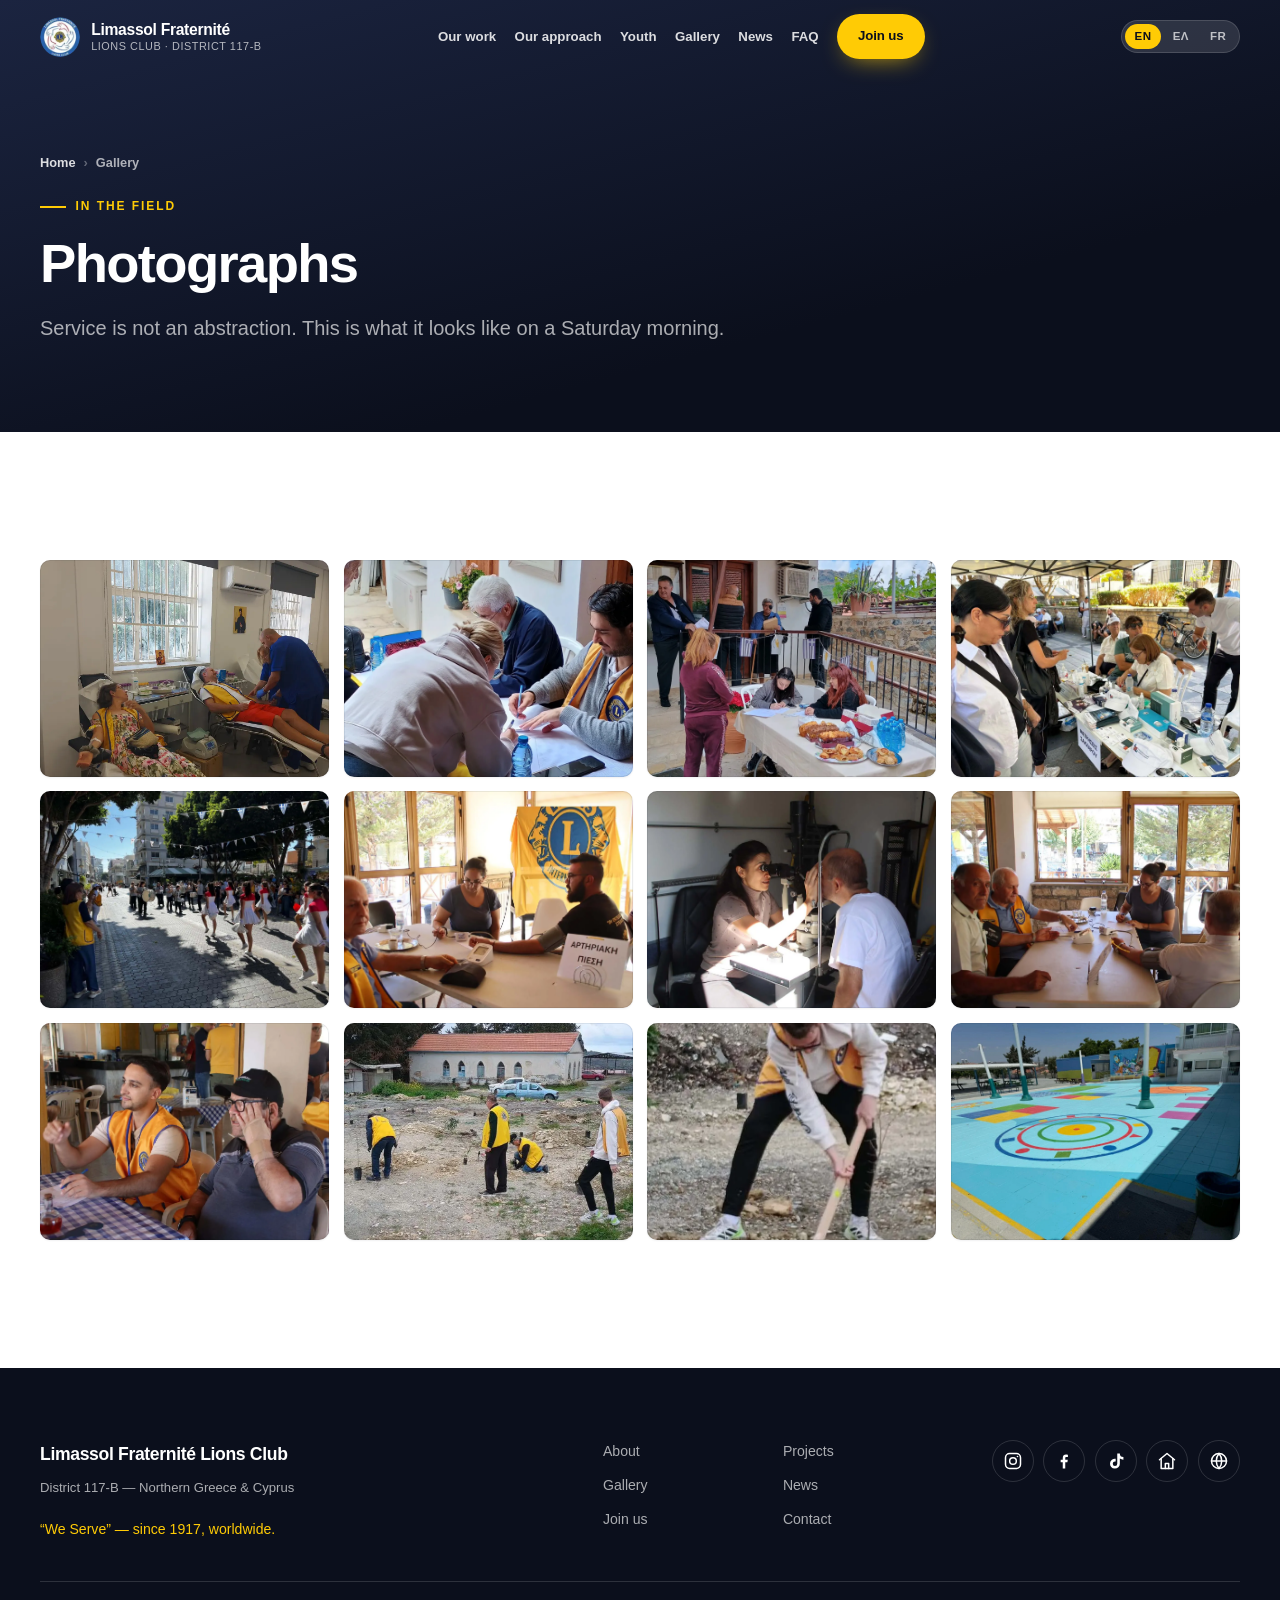
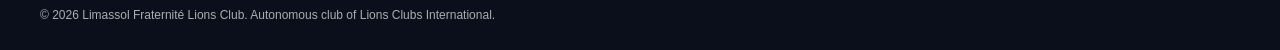
==== gallery/index.html @ ad309ec0 "Give every project its own page and keep the home page short - New pages built automatically from da" ====
<!DOCTYPE html>
<html lang="en" data-base="../">
<head>
<meta charset="utf-8">
<meta name="viewport" content="width=device-width, initial-scale=1, viewport-fit=cover">
<title>Photo gallery — Limassol Fraternité Lions Club</title>
<meta name="description" content="Photos of Limassol Fraternité Lions Club members serving the community in Limassol and its villages, Cyprus.">
<meta name="theme-color" content="#0B0F1C">
<meta name="robots" content="index, follow, max-image-preview:large">
<link rel="canonical" href="https://limassolfraternite.github.io/gallery/">
<link rel="alternate" hreflang="en" href="https://limassolfraternite.github.io/gallery/?lang=en">
<link rel="alternate" hreflang="el" href="https://limassolfraternite.github.io/gallery/?lang=el">
<link rel="alternate" hreflang="fr" href="https://limassolfraternite.github.io/gallery/?lang=fr">
<link rel="alternate" hreflang="x-default" href="https://limassolfraternite.github.io/gallery/">
<meta property="og:type" content="website">
<meta property="og:site_name" content="Limassol Fraternité Lions Club">
<meta property="og:title" content="Photo gallery — Limassol Fraternité Lions Club">
<meta property="og:description" content="Photos of Limassol Fraternité Lions Club members serving the community in Limassol and its villages, Cyprus.">
<meta property="og:image" content="https://limassolfraternite.github.io/assets/img/og-cover.jpg">
<meta property="og:image:alt" content="Photo gallery — Limassol Fraternité Lions Club">
<meta property="og:url" content="https://limassolfraternite.github.io/gallery/">
<meta property="og:locale" content="en_GB">
<meta name="twitter:card" content="summary_large_image">
<meta name="twitter:title" content="Photo gallery — Limassol Fraternité Lions Club">
<meta name="twitter:description" content="Photos of Limassol Fraternité Lions Club members serving the community in Limassol and its villages, Cyprus.">
<meta name="twitter:image" content="https://limassolfraternite.github.io/assets/img/og-cover.jpg">
<link rel="icon" type="image/png" sizes="64x64" href="../assets/img/favicon.png?v=__V__">
<link rel="icon" type="image/png" sizes="32x32" href="../assets/img/favicon-32.png?v=__V__">
<link rel="apple-touch-icon" href="../assets/img/logo-180.png?v=__V__">
<link rel="stylesheet" href="../assets/css/style.css?v=__V__">
<noscript><style>.reveal{opacity:1!important;transform:none!important}</style></noscript>
<script type="application/ld+json">
{
 "@context": "https://schema.org",
 "@type": "BreadcrumbList",
 "itemListElement": [
  {
   "@type": "ListItem",
   "position": 1,
   "name": "Home",
   "item": "https://limassolfraternite.github.io/"
  },
  {
   "@type": "ListItem",
   "position": 2,
   "name": "Gallery",
   "item": "https://limassolfraternite.github.io/gallery/"
  }
 ]
}
</script>
</head>

<body class="">
<!-- Generated by tools/build-pages.js from data/content.js — do not edit by hand -->
<a class="skip" href="#main" data-i18n="skip">Skip to content</a>

<header class="nav" id="nav">
  <div class="nav__in">
    <a class="brand" href="../" aria-label="Limassol Fraternité Lions Club — home">
      <img class="brand__mark" src="../assets/img/logo-mark.webp?v=__V__" width="40" height="40"
           alt="Limassol Fraternité Lions Club logo" decoding="async">
      <span class="brand__txt">
        <b>Limassol Fraternité</b>
        <i>Lions Club · District 117-B</i>
      </span>
    </a>

    <nav class="nav__links" id="navLinks" aria-label="Main">
      <a href="../#work" data-i18n="nav.work">Our work</a>
      <a href="../#innovation" data-i18n="nav.beyond">Our approach</a>
      <a href="../#youth" data-i18n="nav.youth">Youth</a>
      <a href="../#gallery" data-i18n="nav.gallery">Gallery</a>
      <a href="../#news" data-i18n="nav.news">News</a>
      <a href="../#faq" data-i18n="nav.faq">FAQ</a>
      <a class="btn btn--gold btn--sm" href="../#join" data-i18n="nav.join">Join us</a>
    </nav>

    <button class="burger" id="burger" data-i18n-attr="aria-label:nav.open" aria-expanded="false" aria-controls="navLinks">
      <span></span><span></span><span></span>
    </button>
  </div>
</header>

<main id="main">

<section class="phead">
  <div class="wrap">
    <nav class="crumbs" aria-label="Breadcrumb"><a href="../" data-i18n="crumb.home">Home</a><span aria-hidden="true">›</span><span>Gallery</span></nav>
    <p class="eyebrow" data-i18n="gal.eyebrow">In the field</p>
    <h1 class="h2" data-i18n="gal.photosH">Photographs</h1>
    <p class="lead" data-i18n="gal.lead">Service is not an abstraction. This is what it looks like on a Saturday morning.</p>
  </div>
</section>
<section class="sec">
  <div class="wrap">
    <div class="gallery" id="gallery-grid">
      <figure class="gcell"><img src="../assets/img/gallery/01-blood-2024-10-4.webp" alt="Lions members at the Limassol blood donation drive" loading="lazy" decoding="async"><figcaption>Blood donation drive — October 2024</figcaption></figure>
      <figure class="gcell"><img src="../assets/img/gallery/02-foini-2025-05-2.webp" alt="Community health screening in Foini village" loading="lazy" decoding="async"><figcaption>Health screening, Foini — May 2025</figcaption></figure>
      <figure class="gcell"><img src="../assets/img/gallery/02-foini-2025-05-3.webp" alt="Community health screening in Foini village" loading="lazy" decoding="async"><figcaption>Health screening, Foini — May 2025</figcaption></figure>
      <figure class="gcell"><img src="../assets/img/gallery/03-medicalert-2025-10-1.webp" alt="Supporting the MedicAlert and Diabetic Village events" loading="lazy" decoding="async"><figcaption>MedicAlert &amp; Diabetic Village — October 2025</figcaption></figure>
      <figure class="gcell"><img src="../assets/img/gallery/03-medicalert-2025-10-3.webp" alt="Supporting the MedicAlert and Diabetic Village events" loading="lazy" decoding="async"><figcaption>MedicAlert &amp; Diabetic Village — October 2025</figcaption></figure>
      <figure class="gcell"><img src="../assets/img/gallery/04-limnati-2025-11-1.webp" alt="Eye and diabetes screening day in Limnati" loading="lazy" decoding="async"><figcaption>Eye &amp; diabetes screenings, Limnati — November 2025</figcaption></figure>
      <figure class="gcell"><img src="../assets/img/gallery/04-limnati-2025-11-2.webp" alt="Eye and diabetes screening day in Limnati" loading="lazy" decoding="async"><figcaption>Eye &amp; diabetes screenings, Limnati — November 2025</figcaption></figure>
      <figure class="gcell"><img src="../assets/img/gallery/04-limnati-2025-11-3.webp" alt="Eye and diabetes screening day in Limnati" loading="lazy" decoding="async"><figcaption>Eye &amp; diabetes screenings, Limnati — November 2025</figcaption></figure>
      <figure class="gcell"><img src="../assets/img/gallery/04-limnati-2025-11-5.webp" alt="Eye and diabetes screening day in Limnati" loading="lazy" decoding="async"><figcaption>Eye &amp; diabetes screenings, Limnati — November 2025</figcaption></figure>
      <figure class="gcell"><img src="../assets/img/gallery/05-tree-2026-02-2.webp" alt="Lions members planting trees in Mallia" loading="lazy" decoding="async"><figcaption>Tree planting, Mallia — February 2026</figcaption></figure>
      <figure class="gcell"><img src="../assets/img/gallery/05-tree-2026-02-3.webp" alt="Lions members planting trees in Mallia" loading="lazy" decoding="async"><figcaption>Tree planting, Mallia — February 2026</figcaption></figure>
      <figure class="gcell"><img src="../assets/img/gallery/06-schoolyard-2026.webp" alt="A school playground freshly painted with colourful games" loading="lazy" decoding="async"><figcaption>A schoolyard repainted for play — 2026</figcaption></figure>
    </div>
  </div>
</section>
</main>

<footer class="foot">
  <div class="wrap foot__in">
    <div class="foot__brand">
      <b>Limassol Fraternité Lions Club</b>
      <span id="f-dist">District 117-B</span>
      <p class="foot__motto" data-i18n="foot.motto">“We Serve” — since 1917, worldwide.</p>
    </div>

    <nav class="foot__nav" aria-label="Footer">
      <a href="../#about" data-i18n="foot.about">About</a>
      <a href="../projects/" data-i18n="foot.projects">Projects</a>
      <a href="../#gallery" data-i18n="nav.gallery">Gallery</a>
      <a href="../news/" data-i18n="nav.news">News</a>
      <a href="../#join" data-i18n="nav.join">Join</a>
      <a href="../#contact" data-i18n="foot.contact">Contact</a>
    </nav>

    <div class="foot__social" id="social"></div>
  </div>
  <div class="wrap foot__legal">
    <span>© <span id="yr">2026</span> <span data-i18n="foot.legal">Limassol Fraternité Lions Club. Autonomous club of Lions Clubs International.</span></span>
  </div>
</footer>

<div class="lb" id="lb" hidden role="dialog" aria-modal="true" data-i18n-attr="aria-label:gal.viewer">
  <button class="lb__x" id="lbClose" data-i18n-attr="aria-label:gal.closeLb">✕</button>
  <button class="lb__nav lb__prev" id="lbPrev" data-i18n-attr="aria-label:gal.prev">‹</button>
  <figure class="lb__fig"><div id="lbHost"></div><figcaption id="lbCap"></figcaption></figure>
  <button class="lb__nav lb__next" id="lbNext" data-i18n-attr="aria-label:gal.next">›</button>
</div>

<script src="../data/i18n.js?v=__V__"></script>
<script src="../data/content.js?v=__V__"></script>
<script src="../assets/js/main.js?v=__V__"></script>
</body>
</html>
---- assets/css/style.css ----
/* =============================================================================
   LIMASSOL FRATERNITÉ LIONS CLUB
   Single stylesheet. No frameworks, no web fonts, no external requests.
   ============================================================================= */

/* ---------- 1. Tokens ------------------------------------------------------ */
:root{
  --ink:#0B0F1C;
  --ink-2:#111829;
  --ink-3:#1B2440;
  --blue:#00338D;
  --blue-2:#1D4ED8;
  --gold:#FFCB05;
  --gold-2:#E0AC00;
  --paper:#FFFFFF;
  --tint:#F4F6FA;
  --line:rgba(11,15,28,.10);
  --line-l:rgba(255,255,255,.14);
  --txt:#0B0F1C;
  --mut:#5B6478;
  --mut-l:rgba(255,255,255,.66);

  --ff:-apple-system,BlinkMacSystemFont,"Segoe UI",Roboto,"Helvetica Neue",Arial,sans-serif;
  --r:16px;
  --r-s:10px;
  --pad:clamp(1.25rem,5vw,2rem);
  --sec:clamp(4.5rem,10vw,8rem);
  --shadow:0 1px 2px rgba(11,15,28,.05),0 12px 32px -12px rgba(11,15,28,.14);
  --shadow-h:0 2px 4px rgba(11,15,28,.06),0 28px 60px -20px rgba(11,15,28,.26);
  --ease:cubic-bezier(.22,1,.36,1);
}

/* ---------- 2. Reset ------------------------------------------------------- */
*,*::before,*::after{box-sizing:border-box}
html{-webkit-text-size-adjust:100%;scroll-behavior:smooth;scroll-padding-top:88px}
body{
  margin:0;font-family:var(--ff);color:var(--txt);background:var(--paper);
  font-size:clamp(1rem,.96rem + .2vw,1.0625rem);line-height:1.65;
  -webkit-font-smoothing:antialiased;overflow-x:hidden;
}
img{max-width:100%;display:block;height:auto}
a{color:inherit;text-decoration:none}
button,input,select,textarea{font:inherit;color:inherit}
h1,h2,h3{line-height:1.06;letter-spacing:-.03em;margin:0;text-wrap:balance}
p{margin:0 0 1rem;text-wrap:pretty}
ul,ol{margin:0;padding:0;list-style:none}
:focus-visible{outline:3px solid var(--gold);outline-offset:3px;border-radius:4px}

[hidden]{display:none!important}
.skip{position:absolute;left:-9999px;top:0;background:var(--gold);color:var(--ink);
  padding:.75rem 1.25rem;font-weight:700;z-index:999;border-radius:0 0 8px 0}
.skip:focus{left:0}

/* ---------- 3. Layout ------------------------------------------------------ */
.wrap{width:min(1200px,100% - var(--pad)*2);margin-inline:auto}
.wrap--narrow{width:min(820px,100% - var(--pad)*2)}
.sec{padding-block:var(--sec)}
.sec--tint{background:var(--tint)}
.sec--dark{background:var(--ink);color:#fff}
.mt{margin-top:4rem}

.grid2{display:grid;gap:clamp(2rem,5vw,4.5rem);grid-template-columns:1fr}
@media(min-width:900px){
  .grid2{grid-template-columns:1fr 1.15fr;align-items:center}
  .grid2--top{align-items:start}
}

/* ---------- 4. Type -------------------------------------------------------- */
.eyebrow{
  font-size:.75rem;font-weight:700;letter-spacing:.16em;text-transform:uppercase;
  color:var(--gold);margin:0 0 1.1rem;display:flex;align-items:center;gap:.6rem;
}
.eyebrow::before{content:"";width:26px;height:2px;background:currentColor;flex:none}
.eyebrow--dark{color:var(--blue)}

.h2{font-size:clamp(1.9rem,1.1rem + 3.2vw,3.4rem);font-weight:800}
.h2--light{color:#fff}
.h3{font-size:clamp(1.25rem,1.1rem + .8vw,1.65rem);font-weight:750;letter-spacing:-.02em;margin:0 0 1rem}
.lead{font-size:clamp(1.05rem,1rem + .35vw,1.25rem);color:var(--mut);line-height:1.6}
.lead--light{color:var(--mut-l)}
.gold{color:var(--gold)}
.sechead{max-width:60ch;margin-bottom:clamp(2.5rem,5vw,4rem)}
.sechead .lead{margin-top:1.25rem}

/* ---------- 5. Buttons ----------------------------------------------------- */
.btn{
  display:inline-flex;align-items:center;gap:.5rem;justify-content:center;
  padding:.95rem 1.7rem;border-radius:999px;font-weight:700;font-size:.95rem;
  letter-spacing:-.01em;border:1.5px solid transparent;cursor:pointer;
  transition:transform .25s var(--ease),background .25s,color .25s,border-color .25s,box-shadow .25s;
  will-change:transform;text-align:center;
}
.btn--sm{padding:.65rem 1.25rem;font-size:.875rem}
.btn--gold{background:var(--gold);color:var(--ink);box-shadow:0 8px 24px -10px rgba(255,203,5,.8)}
.btn--gold:hover{background:var(--gold-2);transform:translateY(-2px)}
/* Explicit colours on hover — a `currentColor` fill would turn white along
   with the text and make the button vanish against a white section. */
.btn--ghost{border-color:currentColor;background:transparent}
.btn--ghost:hover,.btn--ghost:focus-visible{background:var(--ink);border-color:var(--ink);color:#fff;transform:translateY(-2px)}
.hero .btn--ghost:hover,.sec--dark .btn--ghost:hover,.join .btn--ghost:hover,
.hero .btn--ghost:focus-visible,.sec--dark .btn--ghost:focus-visible,.join .btn--ghost:focus-visible{
  background:#fff;border-color:#fff;color:var(--ink)}
.btn:active{transform:translateY(0)}

/* ---------- 6. Nav --------------------------------------------------------- */
.nav{
  position:fixed;inset:0 0 auto;z-index:100;
  transition:background .35s,box-shadow .35s,border-color .35s;
  border-bottom:1px solid transparent;
}
.nav--stuck{
  background:rgba(255,255,255,.86);backdrop-filter:blur(14px) saturate(160%);
  -webkit-backdrop-filter:blur(14px) saturate(160%);
  border-bottom-color:var(--line);box-shadow:0 4px 24px -18px rgba(0,0,0,.6);
}
.nav__in{
  width:min(1200px,100% - var(--pad)*2);margin-inline:auto;
  display:flex;align-items:center;justify-content:space-between;gap:1rem;
  padding-block:.9rem;
}
.brand{display:flex;align-items:center;gap:.7rem;color:#fff;transition:color .35s}
.nav--stuck .brand{color:var(--ink)}
.brand__mark{display:block;flex:none;width:40px;height:40px;border-radius:50%}
.brand__txt{display:flex;flex-direction:column;line-height:1.15}
/* nowrap everywhere in the bar — Greek and French labels are longer than the
   English ones and would otherwise wrap the header onto two lines */
.brand__txt b{font-size:.98rem;font-weight:800;letter-spacing:-.02em;white-space:nowrap}
.brand__txt i{font-style:normal;font-size:.68rem;opacity:.68;letter-spacing:.05em;
  text-transform:uppercase;white-space:nowrap}
/* small phones: the district line would run under the language switcher */
@media(max-width:430px){
  .brand__txt i{display:none}
  .brand{gap:.5rem}
  .brand__mark{width:34px;height:34px}
  .brand__txt b{font-size:.84rem}
}
@media(max-width:345px){.brand__txt{display:none}}

.nav__links{display:none;align-items:center;gap:1.9rem}
.nav__links a{
  font-size:.9rem;font-weight:600;color:#fff;opacity:.85;white-space:nowrap;
  transition:opacity .2s,color .35s;position:relative;
}
/* The full bar only appears once there is genuinely room for the longest
   translation; below this the hamburger is used instead. These media queries
   must sit AFTER the base rule above, or the base font-size overrides them. */
@media(min-width:1180px){.nav__links{display:flex}}
@media(min-width:1180px) and (max-width:1400px){
  .nav__links{gap:1.15rem}
  .nav__links a{font-size:.83rem}
}
/* Greek and French menu labels are much longer: on mid-width screens keep
   the logo but drop the wordmark beside it so the menu never overlaps it */
@media(min-width:1180px) and (max-width:1599px){
  html:is([lang="el"],[lang="fr"]) .brand__txt{display:none}
  html:is([lang="el"],[lang="fr"]) .nav__links{gap:1rem}
  html:is([lang="el"],[lang="fr"]) .nav__links a{font-size:.82rem}
}
.nav--stuck .nav__links a{color:var(--ink)}
.nav__links a:hover{opacity:1}
.nav__links a:not(.btn)::after{
  content:"";position:absolute;left:0;bottom:-6px;height:2px;width:0;
  background:var(--gold);transition:width .3s var(--ease);
}
.nav__links a:not(.btn):hover::after{width:100%}
.nav__links .btn{color:var(--ink);opacity:1}
.nav--stuck .nav__links .btn{color:var(--ink)}

/* language switcher */
.langs{display:flex;gap:2px;padding:3px;border-radius:999px;flex:none;
  background:rgba(255,255,255,.12);border:1px solid var(--line-l);
  transition:background .35s,border-color .35s}
.nav--stuck .langs{background:var(--tint);border-color:var(--line)}
.lang{
  border:0;background:none;cursor:pointer;border-radius:999px;
  padding:.34rem .6rem;font-size:.72rem;font-weight:800;letter-spacing:.04em;
  color:rgba(255,255,255,.7);transition:.22s var(--ease);line-height:1.2;min-width:34px;
}
.nav--stuck .lang{color:var(--mut)}
.lang:hover{color:#fff}
.nav--stuck .lang:hover{color:var(--ink)}
.lang[aria-pressed="true"]{background:var(--gold);color:var(--ink)}
.nav--stuck .lang[aria-pressed="true"]{background:var(--gold);color:var(--ink)}
@media(min-width:1180px){.langs{margin-left:1.25rem}}
@media(max-width:1179px){
  .langs{margin-left:auto;margin-right:.5rem}
}
@media(max-width:430px){
  .langs{margin-right:.25rem}
  .lang{padding:.3rem .45rem;min-width:30px}
  .burger{padding:.5rem .25rem .5rem .5rem}
  .nav--open .langs{background:var(--tint);border-color:var(--line)}
  .nav--open .lang{color:var(--mut)}
  .nav--open .lang[aria-pressed="true"]{color:var(--ink)}
}

.burger{display:flex;flex-direction:column;gap:5px;background:none;border:0;padding:.6rem;cursor:pointer}
@media(min-width:1180px){.burger{display:none}}
.burger span{width:24px;height:2px;background:#fff;border-radius:2px;transition:.3s var(--ease)}
.nav--stuck .burger span{background:var(--ink)}
.nav--open .burger span:nth-child(1){transform:translateY(7px) rotate(45deg)}
.nav--open .burger span:nth-child(2){opacity:0}
.nav--open .burger span:nth-child(3){transform:translateY(-7px) rotate(-45deg)}

@media(max-width:1179px){
  .nav--open .nav__links{
    display:flex;flex-direction:column;align-items:stretch;gap:0;
    position:fixed;inset:64px 0 auto;background:var(--paper);
    padding:1rem var(--pad) 2rem;border-bottom:1px solid var(--line);
    box-shadow:var(--shadow-h);
  }
  .nav--open .nav__links a{color:var(--ink);padding:.95rem 0;border-bottom:1px solid var(--line);font-size:1.05rem}
  .nav--open .nav__links .btn{margin-top:1rem;border-bottom:0;justify-content:center}
  .nav--open{background:var(--paper)}
  .nav--open .brand,.nav--open .burger span{color:var(--ink)}
  .nav--open .burger span{background:var(--ink)}
}

/* ---------- 7. Hero -------------------------------------------------------- */
.hero{
  position:relative;background:var(--ink);color:#fff;overflow:hidden;
  min-height:min(94svh,880px);display:flex;align-items:center;
  padding-block:clamp(7rem,16vh,10rem) clamp(4rem,10vh,7rem);
}
.hero__bg{position:absolute;inset:0;pointer-events:none}
.hero__bg i{position:absolute;border-radius:50%;filter:blur(90px);opacity:.5;display:block}
.hero__bg i:nth-child(1){width:52vw;height:52vw;background:var(--blue);top:-14%;right:-10%;animation:drift 26s ease-in-out infinite}
.hero__bg i:nth-child(2){width:38vw;height:38vw;background:var(--gold);bottom:-18%;left:-8%;opacity:.22;animation:drift 32s ease-in-out infinite reverse}
.hero__bg i:nth-child(3){width:30vw;height:30vw;background:var(--blue-2);top:38%;left:42%;opacity:.28;animation:drift 22s ease-in-out infinite}
@keyframes drift{
  0%,100%{transform:translate(0,0) scale(1)}
  50%{transform:translate(4%,-6%) scale(1.12)}
}
/* Readability scrim. Kept light on the right so the colour mesh stays visible,
   heavier behind the headline column on the left where the text sits. */
.hero__bg::after{
  content:"";position:absolute;inset:0;
  background:
    linear-gradient(100deg,rgba(11,15,28,.92) 0%,rgba(11,15,28,.72) 42%,rgba(11,15,28,.28) 100%),
    linear-gradient(180deg,rgba(11,15,28,.35),transparent 30%,rgba(11,15,28,.55)),
    repeating-linear-gradient(0deg,transparent 0 3px,rgba(255,255,255,.018) 3px 4px);
}
/* Real members photo. Desktop: fills the right of the banner and fades into
   the dark behind the headline. Phones: sits behind the text, dimmed. */
.hero__photo{position:absolute;inset:0;pointer-events:none}
.hero__photo img{width:100%;height:100%;object-fit:cover;object-position:50% 40%;display:block}
.hero__photo::after{content:"";position:absolute;inset:0;
  background:linear-gradient(180deg,rgba(11,15,28,.72) 0%,rgba(11,15,28,.58) 40%,rgba(11,15,28,.9) 85%,rgba(11,15,28,.97) 100%)}
@media(min-width:900px){
  .hero__photo{left:auto;width:62%;
    -webkit-mask-image:linear-gradient(90deg,transparent 0%,#000 38%);
            mask-image:linear-gradient(90deg,transparent 0%,#000 38%)}
  .hero__photo::after{background:
    linear-gradient(90deg,rgba(11,15,28,.55) 0%,rgba(11,15,28,.05) 60%),
    linear-gradient(180deg,rgba(11,15,28,.45) 0%,transparent 25%,transparent 70%,rgba(11,15,28,.7) 100%)}
}
.hero__in{position:relative;z-index:1}
.hero__h{
  font-size:clamp(2.6rem,1.1rem + 6.2vw,5.6rem);font-weight:850;letter-spacing:-.04em;
  margin:0 0 1.75rem;max-width:12.5em;text-shadow:0 2px 24px rgba(11,15,28,.45);
}
.hero__p{max-width:56ch;font-size:clamp(1.05rem,1rem + .5vw,1.3rem);color:var(--mut-l);margin-bottom:2.25rem}
.hero__cta{display:flex;flex-wrap:wrap;gap:.9rem;margin-bottom:3.5rem}
.hero__meta{
  display:grid;gap:.9rem 2.5rem;grid-template-columns:1fr;
  border-top:1px solid var(--line-l);padding-top:1.75rem;max-width:70ch;
}
@media(min-width:760px){.hero__meta{grid-template-columns:repeat(3,1fr)}}
.hero__meta li{font-size:.9rem;color:var(--mut-l)}
.hero__meta b{color:var(--gold);display:block;font-size:.95rem;margin-bottom:.15rem}

.scrollhint{position:absolute;bottom:1.75rem;left:50%;transform:translateX(-50%);z-index:1}
.scrollhint span{
  display:block;width:22px;height:36px;border:1.5px solid rgba(255,255,255,.35);border-radius:12px;position:relative;
}
.scrollhint span::after{
  content:"";position:absolute;left:50%;top:7px;width:3px;height:7px;border-radius:2px;
  background:var(--gold);transform:translateX(-50%);animation:wheel 1.9s infinite;
}
@keyframes wheel{0%{opacity:0;transform:translate(-50%,0)}30%{opacity:1}100%{opacity:0;transform:translate(-50%,12px)}}

/* ---------- 8. Ticker ------------------------------------------------------ */
.ticker{background:var(--gold);color:var(--ink);overflow:hidden;padding:.7rem 0}
.ticker__row{display:flex;gap:1.6rem;width:max-content;animation:slide 42s linear infinite;align-items:center}
.ticker__row span{font-weight:800;font-size:.82rem;letter-spacing:.14em;text-transform:uppercase;white-space:nowrap}
.ticker__row i{font-style:normal;font-size:.55rem;opacity:.5}
@keyframes slide{to{transform:translateX(-50%)}}

/* ---------- 9. Stats ------------------------------------------------------- */
.stats{background:var(--ink-2);color:#fff;padding-block:clamp(3rem,7vw,5rem)}
.stats__grid{display:grid;gap:1px;background:var(--line-l);border:1px solid var(--line-l);
  border-radius:var(--r);overflow:hidden;grid-template-columns:repeat(2,1fr)}
@media(min-width:900px){.stats__grid{grid-template-columns:repeat(4,1fr)}}
.stat{background:var(--ink-2);padding:clamp(1.5rem,3vw,2.25rem);transition:background .3s}
.stat:hover{background:var(--ink-3)}
.stat b{display:block;font-size:clamp(2.1rem,1.2rem + 3vw,3.4rem);font-weight:800;
  letter-spacing:-.045em;color:var(--gold);line-height:1;font-variant-numeric:tabular-nums}
.stat u{display:block;text-decoration:none;font-weight:700;font-size:.98rem;margin:.7rem 0 .25rem}
.stat i{font-style:normal;font-size:.8rem;color:var(--mut-l)}
.stats__foot{margin:1.25rem 0 0;font-size:.78rem;color:var(--mut-l);text-align:center}

/* ---------- 10. Chips ------------------------------------------------------ */
.chips{display:flex;flex-wrap:wrap;gap:.55rem;margin-top:1.75rem}
.chip{
  font-size:.78rem;font-weight:650;padding:.45rem .95rem;border-radius:999px;
  background:var(--tint);border:1px solid var(--line);color:var(--mut);
}

/* ---------- 11. Pillars ---------------------------------------------------- */
.pillars{display:grid;gap:1px;background:var(--line-l);border:1px solid var(--line-l);
  border-radius:var(--r);overflow:hidden;grid-template-columns:1fr}
@media(min-width:700px){.pillars{grid-template-columns:1fr 1fr}}
@media(min-width:1100px){.pillars{grid-template-columns:repeat(4,1fr)}}
.pillar{background:var(--ink);padding:clamp(1.75rem,3vw,2.5rem);transition:background .35s}
.pillar:hover{background:var(--ink-3)}
.pillar__n{font-size:.72rem;font-weight:800;letter-spacing:.18em;color:var(--gold);display:block;margin-bottom:1.5rem}
.pillar h3{font-size:1.3rem;font-weight:750;margin-bottom:.85rem}
.pillar p{color:var(--mut-l);font-size:.93rem;margin:0;line-height:1.62}

/* ---------- 12. Causes ----------------------------------------------------- */
.causes{display:grid;gap:1rem;grid-template-columns:repeat(auto-fit,minmax(min(230px,100%),1fr))}
.causes li{
  border:1px solid var(--line);border-radius:var(--r);padding:1.5rem;background:var(--paper);
  transition:transform .3s var(--ease),box-shadow .3s,border-color .3s;
}
.causes li:hover{transform:translateY(-4px);box-shadow:var(--shadow);border-color:transparent}
.causes li svg{
  width:30px;height:30px;display:block;margin-bottom:1rem;color:var(--blue);
  fill:none;stroke:currentColor;stroke-width:1.5;stroke-linecap:round;stroke-linejoin:round;
  transition:color .3s,transform .3s var(--ease);
}
.causes li:hover svg{color:var(--gold-2);transform:scale(1.08)}
.causes li b{display:block;font-weight:750;font-size:1.02rem;letter-spacing:-.02em}
.causes li i{font-style:normal;font-size:.85rem;color:var(--mut)}

/* ---------- 13. Filters + Projects ----------------------------------------- */
.filters{display:flex;flex-wrap:wrap;gap:.5rem;margin-bottom:2.25rem}
.filter{
  background:var(--paper);border:1px solid var(--line);border-radius:999px;
  padding:.55rem 1.15rem;font-size:.85rem;font-weight:650;cursor:pointer;
  transition:.25s var(--ease);color:var(--mut);
}
.filter:hover{border-color:var(--ink);color:var(--ink)}
.filter[aria-pressed="true"]{background:var(--ink);border-color:var(--ink);color:#fff}

.projects{display:grid;gap:clamp(1.25rem,2.5vw,1.75rem);grid-template-columns:repeat(auto-fill,minmax(min(320px,100%),1fr))}
.card{
  background:var(--paper);border:1px solid var(--line);border-radius:var(--r);overflow:hidden;
  display:flex;flex-direction:column;
  transition:transform .35s var(--ease),box-shadow .35s,border-color .35s;
}
.card:hover{transform:translateY(-6px);box-shadow:var(--shadow-h);border-color:transparent}
.card__img{position:relative;aspect-ratio:16/10;overflow:hidden;background:var(--tint)}
.card__img img{width:100%;height:100%;object-fit:cover;transition:transform .6s var(--ease)}
.card:hover .card__img img{transform:scale(1.06)}
.card__body{padding:1.5rem;display:flex;flex-direction:column;flex:1}
.card__top{display:flex;align-items:center;gap:.55rem;margin-bottom:.9rem;flex-wrap:wrap}
.card h3{font-size:1.2rem;font-weight:750;margin-bottom:.7rem}
.card p{font-size:.92rem;color:var(--mut);margin:0 0 1.25rem;line-height:1.6}
.card__foot{margin-top:auto;padding-top:1rem;border-top:1px solid var(--line);
  display:flex;justify-content:space-between;align-items:center;gap:.75rem}
.card__impact{font-weight:800;font-size:.9rem;color:var(--blue)}
.card__yr{font-size:.8rem;color:var(--mut);font-variant-numeric:tabular-nums}
/* whole card is clickable through its title link (keeps one link per card
   for screen readers instead of wrapping everything in an <a>) */
.card--link{position:relative;cursor:pointer}
.card--link h3 a::after{content:"";position:absolute;inset:0;z-index:1;border-radius:inherit}
.card--link h3 a:focus-visible{outline:0}
.card--link:focus-within{outline:3px solid var(--gold);outline-offset:3px}
.card__more{margin-top:.9rem;font-size:.85rem;font-weight:750;color:var(--blue)}
.card--link:hover .card__more{text-decoration:underline;text-underline-offset:3px}
.more{display:flex;justify-content:center;margin:clamp(2rem,4vw,2.75rem) 0 0}
.more:has(> [hidden]){display:none}

.tag{font-size:.68rem;font-weight:800;letter-spacing:.09em;text-transform:uppercase;
  padding:.3rem .65rem;border-radius:5px}
.tag--live{background:#DCFCE7;color:#14532D}
.tag--complete{background:var(--tint);color:var(--mut)}
.tag--upcoming{background:#FEF3C7;color:#78350F}
.tag--cat{background:rgba(0,51,141,.08);color:var(--blue)}
.empty{text-align:center;color:var(--mut);padding:3rem 0}

/* placeholder art when no image supplied */
.ph{width:100%;height:100%;display:flex;align-items:center;justify-content:center;
  background:linear-gradient(135deg,var(--blue) 0%,var(--ink) 100%);position:relative;overflow:hidden}
.ph::before{content:"";position:absolute;inset:0;
  background:repeating-linear-gradient(45deg,rgba(255,255,255,.05) 0 12px,transparent 12px 24px)}
.ph span{position:relative;color:rgba(255,255,255,.55);font-size:.7rem;font-weight:800;
  letter-spacing:.16em;text-transform:uppercase;text-align:center;padding:1rem}

/* ---------- 14. Gallery & video ------------------------------------------- */
.subhead{display:flex;align-items:center;gap:1.25rem;margin:0 0 1.5rem}
.subhead .h3{flex:none;margin:0;font-size:clamp(1.15rem,1rem + .6vw,1.45rem);font-weight:800}
.subhead__rule{flex:1;height:1px;background:var(--line)}
.videos + .subhead{margin-top:clamp(3rem,6vw,4.5rem)}

/* An even, orderly grid: every tile has the same 4:3 shape. Twelve photos
   close every row cleanly at 4, 3 and 2 columns. */
.gallery{display:grid;gap:clamp(.5rem,1.2vw,.9rem);grid-template-columns:repeat(2,1fr)}
@media(min-width:640px){.gallery{grid-template-columns:repeat(3,1fr)}}
@media(min-width:1000px){.gallery{grid-template-columns:repeat(4,1fr)}}
.gcell{
  margin:0;border:0;padding:0;background:var(--tint);border-radius:var(--r-s);overflow:hidden;
  cursor:zoom-in;position:relative;display:block;aspect-ratio:4/3;
  box-shadow:0 1px 2px rgba(11,15,28,.06);isolation:isolate;
}
.gcell img,.gcell .ph{position:absolute;inset:0;width:100%;height:100%;object-fit:cover;
  transition:transform .7s var(--ease),filter .4s}
.gcell:hover img{transform:scale(1.045)}
.gcell::after{content:"";position:absolute;inset:0;border-radius:inherit;
  box-shadow:inset 0 0 0 1px rgba(11,15,28,.08);pointer-events:none}
.gcell figcaption{
  position:absolute;inset:auto 0 0;padding:2.75rem 1rem .85rem;color:#fff;font-size:.8rem;font-weight:650;
  line-height:1.35;background:linear-gradient(transparent,rgba(11,15,28,.86));text-align:left;
  opacity:0;transform:translateY(6px);transition:.35s var(--ease);z-index:1;
}
.gcell:hover figcaption,.gcell:focus-visible figcaption{opacity:1;transform:none}
@media(hover:none){.gcell figcaption{opacity:1;transform:none;font-size:.72rem;padding:2rem .7rem .6rem}}

.videos{display:grid;gap:clamp(1rem,2.5vw,1.75rem);grid-template-columns:1fr}
@media(min-width:860px){.videos{grid-template-columns:1fr 1fr}}
.vid{border:1px solid var(--line);border-radius:var(--r);overflow:hidden;background:var(--paper);
  box-shadow:var(--shadow);display:flex;flex-direction:column;transition:box-shadow .35s var(--ease),transform .35s var(--ease)}
.vid:hover{box-shadow:var(--shadow-h);transform:translateY(-2px)}
.vid__frame{aspect-ratio:16/9;background:#000;position:relative;overflow:hidden}
.vid__frame iframe{width:100%;height:100%;border:0;display:block}
.vid__lite{width:100%;height:100%;border:0;padding:0;cursor:pointer;display:block;position:relative;background:#000}
.vid__lite img{width:100%;height:100%;object-fit:cover;transition:transform .8s var(--ease)}
.vid__lite:hover img{transform:scale(1.03)}
.vid__lite::before{content:"";position:absolute;inset:0;z-index:1;
  background:linear-gradient(180deg,rgba(11,15,28,0) 45%,rgba(11,15,28,.55) 100%)}
.vid__play{position:absolute;inset:0;display:flex;align-items:center;justify-content:center;z-index:2}
.vid__play svg{width:clamp(58px,7vw,74px);height:auto;filter:drop-shadow(0 10px 24px rgba(0,0,0,.45));
  transition:transform .3s var(--ease)}
.vid__lite:hover .vid__play svg,.vid__lite:focus-visible .vid__play svg{transform:scale(1.08)}
.vid__dur{position:absolute;right:.8rem;bottom:.75rem;z-index:2;background:rgba(11,15,28,.78);color:#fff;
  font-size:.75rem;font-weight:700;padding:.25rem .55rem;border-radius:6px;font-variant-numeric:tabular-nums;
  letter-spacing:.02em}
.vid__meta{padding:1.15rem 1.35rem 1.35rem;display:flex;flex-direction:column;gap:.45rem}
.vid__meta b{font-size:1.02rem;font-weight:750;letter-spacing:-.015em;line-height:1.3}
.vid__meta p{margin:0;font-size:.9rem;color:var(--mut);line-height:1.55}
/* local-video facade: branded fill when there is no poster image */
.vid__ph{position:absolute;inset:0;background:linear-gradient(135deg,var(--blue) 0%,var(--ink) 100%)}
.vid__ph::before{content:"";position:absolute;inset:0;
  background:repeating-linear-gradient(45deg,rgba(255,255,255,.05) 0 12px,transparent 12px 24px)}
.vid__frame video{width:100%;height:100%;object-fit:contain;display:block;background:#000}

/* ---------- 14b. Leadership ---------------------------------------------- */
.leaders{display:flex;flex-wrap:wrap;justify-content:center;gap:clamp(1.25rem,3vw,2.5rem)}
.leader{margin:0;text-align:center;width:min(200px,42%)}
.leader__face{aspect-ratio:1;border-radius:50%;overflow:hidden;background:var(--blue);
  width:min(180px,100%);margin:0 auto 1rem;box-shadow:0 0 0 4px var(--paper),0 0 0 6px var(--gold)}
.leader__face img{width:100%;height:100%;object-fit:cover}
.leader__init{display:grid;place-items:center;height:100%;color:#fff;font-size:2.2rem;font-weight:800;letter-spacing:.02em}
.leader figcaption b{display:block;font-size:1.02rem;font-weight:750;letter-spacing:-.01em}
.leader figcaption span{display:block;font-size:.85rem;color:var(--mut);margin-top:.15rem}

/* ---------- 14c. Sub-pages (projects, news, gallery) ------------------------ */
.phead{background:linear-gradient(165deg,var(--ink-3) 0%,var(--ink) 70%);color:#fff;
  padding:clamp(7.5rem,14vw,9.5rem) 0 clamp(3rem,6vw,4.5rem)}
.phead .h2{color:#fff;max-width:20ch}
.phead .h2{margin-bottom:1.25rem}
.phead .lead{color:var(--mut-l);max-width:62ch}
.phead .tag--cat{background:rgba(255,203,5,.14);color:var(--gold)}
.crumbs{display:flex;flex-wrap:wrap;gap:.5rem;font-size:.8rem;font-weight:650;color:var(--mut-l);margin:0 0 1.5rem}
.crumbs a{color:#fff;opacity:.85}
.crumbs a:hover{color:var(--gold);opacity:1}
.crumbs span[aria-hidden]{opacity:.5}

.proj{display:grid;gap:clamp(2rem,5vw,4rem);grid-template-columns:1fr;align-items:center}
@media(min-width:900px){.proj{grid-template-columns:1.05fr 1fr}}
.proj__tags{display:flex;gap:.55rem;flex-wrap:wrap;margin-bottom:1.25rem}
.proj h1{font-size:clamp(2.1rem,1.2rem + 3.6vw,3.6rem);font-weight:850;letter-spacing:-.035em;margin:0 0 1.25rem}
.proj__sum{font-size:clamp(1.02rem,.98rem + .3vw,1.15rem);color:var(--mut-l);max-width:58ch;margin-bottom:1.75rem}
.proj__facts{display:flex;flex-wrap:wrap;gap:1.5rem 2.5rem;margin:0;padding-top:1.25rem;border-top:1px solid var(--line-l)}
.proj__facts dt{font-size:.72rem;font-weight:800;letter-spacing:.12em;text-transform:uppercase;color:var(--mut-l)}
.proj__facts dd{margin:.2rem 0 0;font-weight:750;color:var(--gold)}
.proj__img{border-radius:var(--r);overflow:hidden;aspect-ratio:4/3;background:var(--ink-2);
  box-shadow:0 30px 60px -30px rgba(0,0,0,.7)}
.proj__img img{width:100%;height:100%;object-fit:cover}

.pnav{display:grid;gap:1rem;grid-template-columns:1fr;margin-top:clamp(2.5rem,5vw,3.5rem)}
@media(min-width:700px){.pnav{grid-template-columns:1fr 1fr}}
.pnav a{display:flex;flex-direction:column;gap:.3rem;padding:1.25rem 1.5rem;border:1px solid var(--line);
  border-radius:var(--r);background:var(--paper);transition:border-color .25s,transform .25s var(--ease),box-shadow .25s}
.pnav a:hover{border-color:var(--blue);transform:translateY(-2px);box-shadow:var(--shadow)}
.pnav span{font-size:.75rem;font-weight:800;letter-spacing:.1em;text-transform:uppercase;color:var(--mut)}
.pnav b{font-size:1rem;font-weight:750;letter-spacing:-.01em}
.pnav__next{text-align:right}
@media(min-width:700px){.pnav__next:only-child{grid-column:2}}

.ctaband{background:linear-gradient(165deg,var(--blue) 0%,var(--ink) 75%);color:#fff;border-radius:var(--r);
  padding:clamp(2rem,4vw,3rem);display:flex;flex-wrap:wrap;gap:1.5rem 2.5rem;align-items:center;justify-content:space-between}
.ctaband h2{font-size:clamp(1.4rem,1.1rem + 1.2vw,2rem);font-weight:800;letter-spacing:-.025em;margin:0 0 .5rem}
.ctaband p{margin:0;color:var(--mut-l);max-width:52ch}

/* ---------- 15. Voices ----------------------------------------------------- */
.voices{display:grid;gap:1.25rem;grid-template-columns:repeat(auto-fit,minmax(min(280px,100%),1fr))}
.voice{border:1px solid var(--line-l);border-radius:var(--r);padding:clamp(1.5rem,3vw,2.25rem);
  background:var(--ink-2);transition:background .35s}
.voice:hover{background:var(--ink-3)}
.voice blockquote{margin:0 0 1.5rem;font-size:1.08rem;line-height:1.55;letter-spacing:-.015em;font-weight:500}
.voice blockquote::before{content:"“";color:var(--gold);font-size:2.4rem;line-height:0;
  vertical-align:-.35em;margin-right:.1em;font-weight:800}
.voice cite{font-style:normal;display:block;font-size:.88rem;font-weight:700}
.voice small{color:var(--mut-l);font-size:.8rem}

/* ---------- 16. News ------------------------------------------------------- */
.news{display:grid;gap:0;border-top:1px solid var(--line)}
.item{
  display:grid;gap:.35rem 2rem;padding:2rem 0;border-bottom:1px solid var(--line);
  grid-template-columns:1fr;align-items:start;transition:background .3s;
}
@media(min-width:800px){.item{grid-template-columns:170px 1fr auto;gap:2rem;align-items:center}}
.item__date{font-size:.82rem;font-weight:700;color:var(--mut);font-variant-numeric:tabular-nums;
  display:flex;flex-direction:column;gap:.5rem;align-items:flex-start}
.item h3{font-size:1.15rem;font-weight:750;margin-bottom:.5rem}
.item p{font-size:.92rem;color:var(--mut);margin:0;max-width:65ch}
.item .btn{flex:none}
.item--img{grid-template-columns:1fr}
@media(min-width:800px){.item--img{grid-template-columns:170px 1fr auto}}
.item__img{width:96px;height:96px;border-radius:var(--r-s);object-fit:contain;background:#fff;
  border:1px solid var(--line);padding:.4rem;margin-bottom:.75rem}
@media(min-width:800px){.item__body{display:flex;gap:1.5rem;align-items:flex-start}.item__img{flex:none;margin:0}}

/* ---------- 17. Join ------------------------------------------------------- */
.join{background:linear-gradient(165deg,var(--blue) 0%,var(--ink) 65%);color:#fff}
.paths{display:grid;gap:1.25rem;grid-template-columns:repeat(auto-fit,minmax(min(280px,100%),1fr));margin-bottom:3.5rem}
.path{
  background:rgba(255,255,255,.06);border:1px solid var(--line-l);border-radius:var(--r);
  padding:clamp(1.75rem,3vw,2.25rem);position:relative;display:flex;flex-direction:column;
  backdrop-filter:blur(6px);transition:transform .35s var(--ease),background .35s;
}
.path:hover{transform:translateY(-5px);background:rgba(255,255,255,.11)}
.path--feat{background:var(--paper);color:var(--ink);border-color:transparent;box-shadow:var(--shadow-h)}
.path--feat:hover{background:var(--paper)}
.path__tag{position:absolute;top:-11px;left:clamp(1.75rem,3vw,2.25rem);background:var(--gold);color:var(--ink);
  font-size:.66rem;font-weight:800;letter-spacing:.12em;text-transform:uppercase;padding:.32rem .7rem;border-radius:5px}
.path h3{font-size:1.45rem;font-weight:800;margin-bottom:.35rem}
.path__age{font-size:.78rem;font-weight:700;letter-spacing:.1em;text-transform:uppercase;color:var(--gold);margin-bottom:1rem}
.path--feat .path__age{color:var(--blue)}
.path p:not(.path__age){font-size:.93rem;color:var(--mut-l);margin-bottom:1.75rem;line-height:1.62}
.path--feat p:not(.path__age){color:var(--mut)}
.path .btn{margin-top:auto;align-self:flex-start}

.steps{display:grid;gap:1px;background:var(--line-l);border:1px solid var(--line-l);
  border-radius:var(--r);overflow:hidden;grid-template-columns:1fr}
@media(min-width:780px){.steps{grid-template-columns:repeat(4,1fr)}}
.steps li{background:rgba(11,15,28,.35);padding:1.5rem;font-size:.9rem;color:var(--mut-l);line-height:1.5}
.steps b{display:block;color:var(--gold);font-size:1.5rem;font-weight:800;margin-bottom:.5rem;line-height:1}

/* ---------- 17b. Youth programmes ------------------------------------------ */
.programmes{display:grid;gap:1.25rem;grid-template-columns:repeat(auto-fit,minmax(min(300px,100%),1fr))}
.prog-card{
  background:var(--paper);border:1px solid var(--line);border-radius:var(--r);
  padding:clamp(1.5rem,3vw,2.25rem);display:flex;flex-direction:column;
  transition:transform .35s var(--ease),box-shadow .35s,border-color .35s;
}
.prog-card:hover{transform:translateY(-5px);box-shadow:var(--shadow-h);border-color:transparent}
.prog-card__age{
  font-size:.68rem;font-weight:800;letter-spacing:.12em;text-transform:uppercase;
  color:var(--blue);background:rgba(0,51,141,.08);padding:.32rem .7rem;
  border-radius:5px;align-self:flex-start;margin-bottom:1.1rem;
}
.prog-card h3{font-size:1.25rem;font-weight:750;margin-bottom:.75rem}
.prog-card p{font-size:.92rem;color:var(--mut);margin:0;line-height:1.62}
.prog-card p b{color:var(--ink);font-weight:750}
.prog-card--feat{background:var(--ink);border-color:transparent}
.prog-card--feat h3{color:#fff}
.prog-card--feat p{color:var(--mut-l)}
.prog-card--feat p b{color:var(--gold)}
.prog-card--feat .prog-card__age{background:var(--gold);color:var(--ink)}

/* ---------- 18. FAQ -------------------------------------------------------- */
.faq{border-top:1px solid var(--line)}
.qa{border-bottom:1px solid var(--line)}
.qa__q{
  width:100%;background:none;border:0;text-align:left;cursor:pointer;
  padding:1.6rem 3rem 1.6rem 0;font-size:clamp(1rem,.95rem + .3vw,1.15rem);font-weight:700;
  letter-spacing:-.02em;position:relative;color:var(--ink);
}
.qa__q::after{
  content:"";position:absolute;right:.5rem;top:50%;width:13px;height:13px;
  border-right:2.5px solid var(--blue);border-bottom:2.5px solid var(--blue);
  transform:translateY(-70%) rotate(45deg);transition:transform .35s var(--ease);
}
.qa[open] .qa__q::after{transform:translateY(-25%) rotate(225deg)}
.qa__a{overflow:hidden;height:0;transition:height .35s var(--ease)}
.qa__a p{color:var(--mut);padding-bottom:1.6rem;margin:0;max-width:68ch;font-size:.97rem}

/* ---------- 19. Contact ---------------------------------------------------- */
.meet{margin:2.25rem 0;border-top:1px solid var(--line)}
/* minmax(0,1fr) + overflow-wrap stop the long email address from forcing
   the whole page wider than a narrow phone screen */
.meet>div{display:grid;grid-template-columns:110px minmax(0,1fr);gap:1rem;padding:.95rem 0;border-bottom:1px solid var(--line)}
.meet dt{font-size:.78rem;font-weight:800;letter-spacing:.1em;text-transform:uppercase;color:var(--mut)}
.meet dd{margin:0;font-size:.95rem;font-weight:600;min-width:0;overflow-wrap:anywhere}
.meet dd a{color:var(--blue);text-decoration:underline;text-underline-offset:3px}
.meet__note{font-size:.92rem;color:var(--mut);max-width:52ch;margin:-.75rem 0 1.25rem}
.meet__acts{display:flex;flex-wrap:wrap;gap:.75rem}

.form{background:var(--paper);border:1px solid var(--line);border-radius:var(--r);
  padding:clamp(1.5rem,3vw,2.5rem);box-shadow:var(--shadow)}
.form__sub{font-size:.9rem;color:var(--mut);margin-bottom:1.75rem}
.form label{display:block;margin-bottom:1.1rem;font-size:.8rem;font-weight:700;
  letter-spacing:.06em;text-transform:uppercase;color:var(--mut)}
.form input,.form select,.form textarea{
  width:100%;margin-top:.5rem;padding:.85rem 1rem;border:1.5px solid var(--line);
  border-radius:var(--r-s);background:var(--paper);font-size:.95rem;font-weight:400;
  letter-spacing:normal;text-transform:none;color:var(--ink);transition:border-color .25s,box-shadow .25s;
}
.form textarea{resize:vertical;min-height:110px;font-family:inherit}
.form input:focus,.form select:focus,.form textarea:focus{
  outline:0;border-color:var(--blue);box-shadow:0 0 0 4px rgba(0,51,141,.1)}
.form .btn{width:100%;margin-top:.5rem}
.form__note{margin:1rem 0 0;font-size:.85rem;font-weight:600;min-height:1.2em}
.form__note--ok{color:#15803D}
.form__note--err{color:#B91C1C}

/* ---------- 20. Footer ----------------------------------------------------- */
.foot{background:var(--ink);color:#fff;padding-block:clamp(3rem,6vw,4.5rem) 1.5rem}
.foot__in{display:grid;gap:2.5rem;grid-template-columns:1fr;padding-bottom:2.5rem;border-bottom:1px solid var(--line-l)}
@media(min-width:860px){.foot__in{grid-template-columns:1.5fr 1fr auto;align-items:start}}
.foot__brand b{display:block;font-size:1.1rem;font-weight:800;letter-spacing:-.02em;margin-bottom:.3rem}
.foot__brand span{font-size:.82rem;color:var(--mut-l)}
.foot__motto{margin:1rem 0 0;font-size:.88rem;color:var(--gold)}
.foot__nav{display:grid;gap:.7rem;grid-template-columns:1fr 1fr}
.foot__nav a{font-size:.88rem;color:var(--mut-l);transition:color .2s}
.foot__nav a:hover{color:var(--gold)}
.foot__social{display:flex;gap:.6rem;flex-wrap:wrap}
.soc{
  width:42px;height:42px;border-radius:50%;border:1px solid var(--line-l);
  display:grid;place-items:center;font-size:.72rem;font-weight:800;letter-spacing:.02em;
  transition:.25s var(--ease);color:#fff;
}
.soc svg{display:block}
.soc:hover{background:var(--gold);color:var(--ink);border-color:var(--gold);transform:translateY(-3px)}
.foot__legal{display:flex;flex-wrap:wrap;gap:1rem;justify-content:space-between;
  padding-top:1.5rem;font-size:.75rem;color:var(--mut-l)}

/* ---------- 21. Lightbox --------------------------------------------------- */
.lb{position:fixed;inset:0;z-index:200;background:rgba(11,15,28,.96);
  display:grid;place-items:center;padding:clamp(1rem,5vw,3rem);
  backdrop-filter:blur(8px);animation:fade .25s var(--ease)}
@keyframes fade{from{opacity:0}}
.lb[hidden]{display:none}
.lb__fig{margin:0;max-width:min(1100px,100%);max-height:100%;display:flex;flex-direction:column;gap:1rem}
.lb__fig>div{max-height:78vh;display:flex}
.lb__fig img{max-height:78vh;width:auto;margin-inline:auto;border-radius:var(--r-s);object-fit:contain}
.lb__fig .ph{width:min(700px,80vw);aspect-ratio:4/3;border-radius:var(--r-s)}
.lb__fig figcaption{color:#fff;text-align:center;font-size:.92rem;font-weight:600}
.lb__x,.lb__nav{position:absolute;background:rgba(255,255,255,.1);border:1px solid var(--line-l);
  color:#fff;width:48px;height:48px;border-radius:50%;cursor:pointer;font-size:1.5rem;
  display:grid;place-items:center;transition:.25s;line-height:1}
.lb__x{top:1.25rem;right:1.25rem;font-size:1.1rem}
.lb__prev{left:1.25rem;top:50%;transform:translateY(-50%)}
.lb__next{right:1.25rem;top:50%;transform:translateY(-50%)}
.lb__x:hover,.lb__nav:hover{background:var(--gold);color:var(--ink);border-color:var(--gold)}

/* ---------- 21b. Scroll progress + hero entrance --------------------------- */
.prog{
  position:fixed;left:0;top:0;height:3px;width:100%;z-index:150;
  background:linear-gradient(90deg,var(--gold),#fff 60%,var(--gold));
  transform:scaleX(0);transform-origin:0 50%;will-change:transform;
  transition:transform .08s linear;pointer-events:none;
}
.hero__h .word,.hero__h .gold{display:inline-block}
/* Transform-only (no opacity): the headline is the LCP element and is already
   painted at first paint, so we must NOT fade it from 0 — that would delay LCP
   and cause a flash. A small upward slide keeps the entrance without the cost. */
.rise{transform:translateY(.42em);animation:rise .5s var(--ease) forwards}
@keyframes rise{from{transform:translateY(.42em)}to{transform:none}}
.hero__bg i{transition:translate .5s var(--ease)}

/* keyword highlight sweep */
.hero__p b,.lead b{
  color:var(--gold);font-weight:700;
}

/* ---------- 21c. Scroll spy, back-to-top, copy button ---------------------- */
.nav__links a.is-here{opacity:1}
.nav__links a.is-here::after{width:100%}

.totop{
  /* Sits in the empty margin beside the 1200px content column on wide
     screens, so it never covers cards; tucks into the corner on smaller ones */
  position:fixed;right:max(.75rem,calc((100vw - 1200px) / 2 - 68px));bottom:clamp(.9rem,3vw,2rem);z-index:120;
  width:44px;height:44px;border-radius:50%;border:1px solid rgba(255,255,255,.14);cursor:pointer;
  background:rgba(11,15,28,.82);color:var(--gold);font-size:1.05rem;line-height:1;
  -webkit-backdrop-filter:blur(6px);backdrop-filter:blur(6px);
  box-shadow:var(--shadow-h);display:grid;place-items:center;
  opacity:0;visibility:hidden;transform:translateY(14px) scale(.9);
  transition:opacity .3s var(--ease),transform .3s var(--ease),visibility .3s,background .25s;
}
.totop.show{opacity:1;visibility:visible;transform:none}
.totop:hover{background:var(--gold);color:var(--ink)}

.copy{
  margin-left:.6rem;font-size:.7rem;font-weight:800;letter-spacing:.08em;
  text-transform:uppercase;padding:.25rem .6rem;border-radius:5px;cursor:pointer;
  background:var(--tint);border:1px solid var(--line);color:var(--mut);
  transition:.2s var(--ease);vertical-align:1px;
}
.copy:hover{background:var(--ink);border-color:var(--ink);color:#fff}
.copy--ok{background:#DCFCE7;border-color:#86EFAC;color:#14532D}
.copy--ok:hover{background:#DCFCE7;color:#14532D}

/* meeting panel buttons stack full-width on small phones */
@media(max-width:420px){.meet__acts .btn{display:flex;width:100%}}

/* ---------- 22. Reveal animation ------------------------------------------- */
.reveal{opacity:0;transform:translateY(22px);transition:opacity .7s var(--ease),transform .7s var(--ease)}
.reveal.in{opacity:1;transform:none}

@media(prefers-reduced-motion:reduce){
  *,*::before,*::after{animation-duration:.01ms!important;animation-iteration-count:1!important;
    transition-duration:.01ms!important;scroll-behavior:auto!important}
  .reveal{opacity:1;transform:none}
}

/* ---------- 23. Print ------------------------------------------------------ */
@media print{
  .nav,.ticker,.scrollhint,.lb,.form,.hero__bg{display:none!important}
  body{color:#000;background:#fff}
  .sec--dark,.join,.stats,.foot{background:#fff!important;color:#000!important}
  .h2--light,.lead--light,.pillar p,.voice blockquote{color:#000!important}
  a::after{content:" (" attr(href) ")";font-size:.75em;color:#555}
}
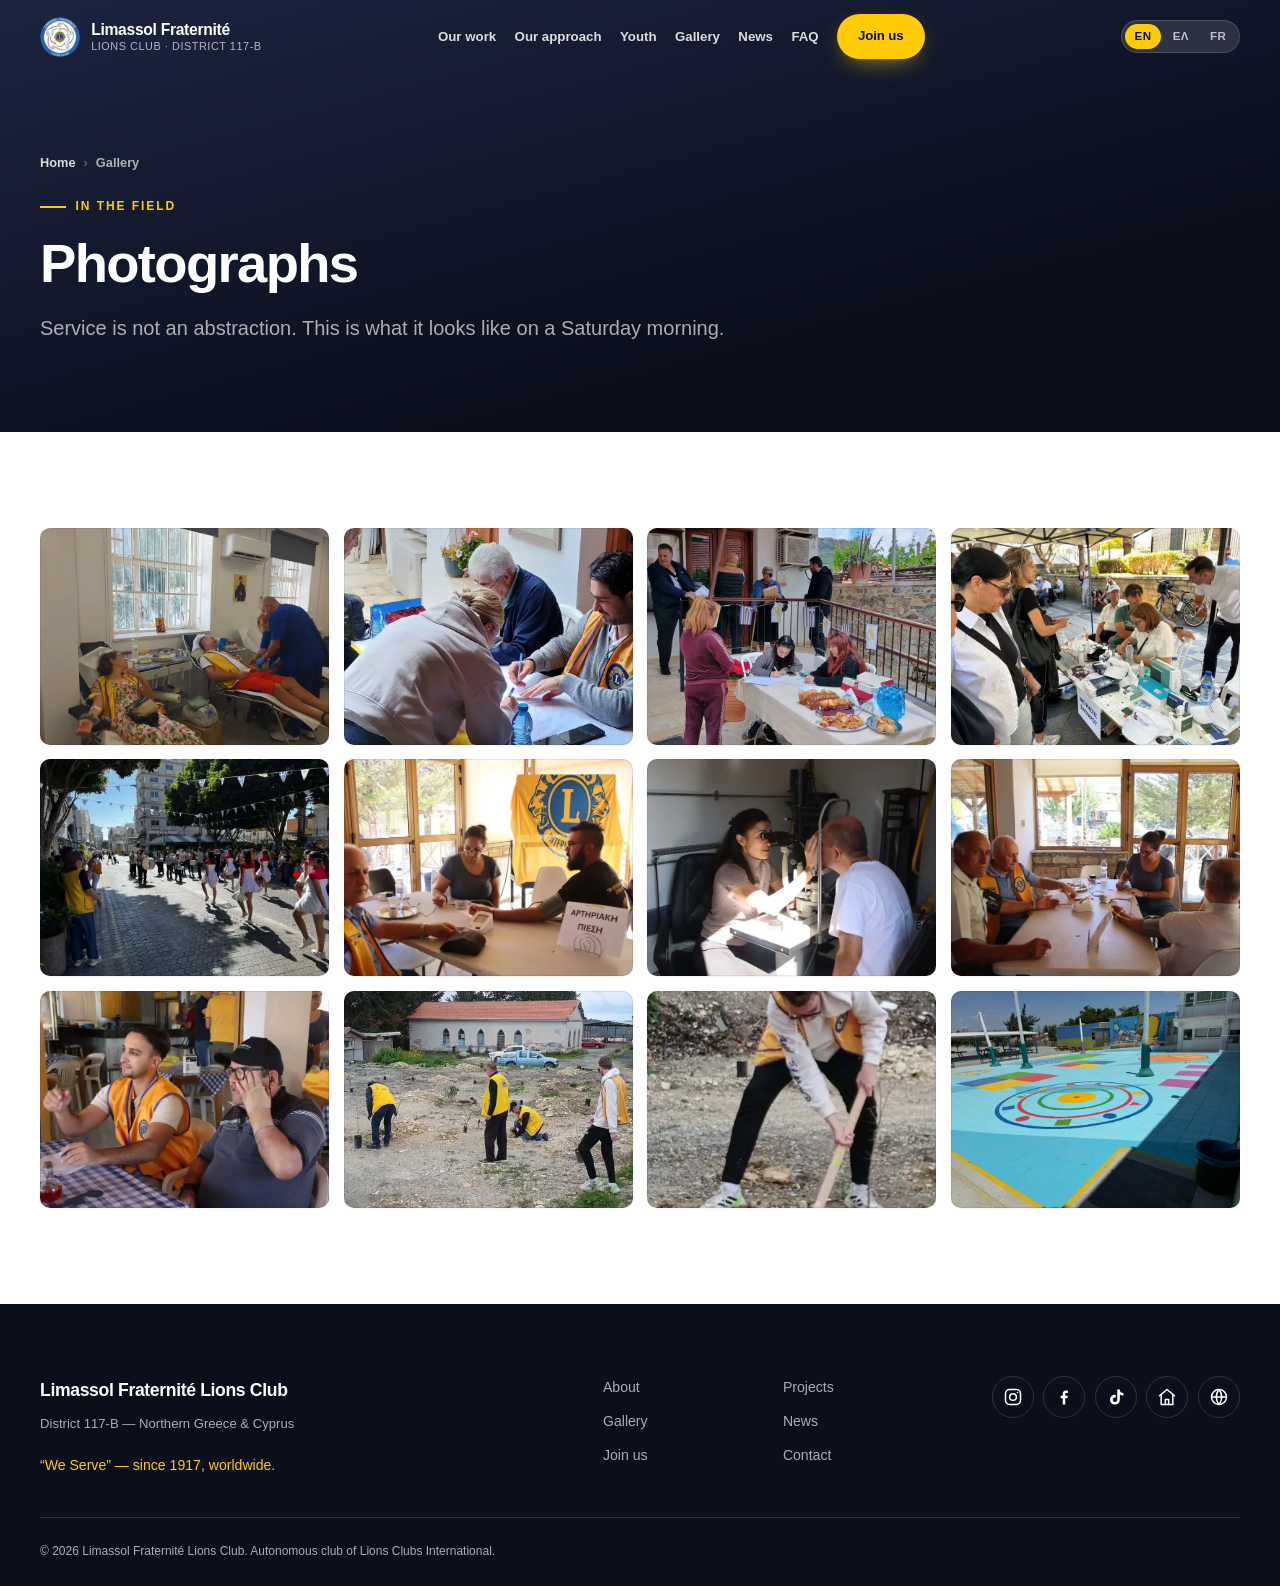
==== commit f00b0601: "Faster loading and better use of space Speed - Replace three large animated blur shapes behind the b" ====
--- a/gallery/index.html
+++ b/gallery/index.html
@@ -95,18 +95,18 @@
 <section class="sec">
   <div class="wrap">
     <div class="gallery" id="gallery-grid">
-      <figure class="gcell"><img src="../assets/img/gallery/01-blood-2024-10-4.webp" alt="Lions members at the Limassol blood donation drive" loading="lazy" decoding="async"><figcaption>Blood donation drive — October 2024</figcaption></figure>
-      <figure class="gcell"><img src="../assets/img/gallery/02-foini-2025-05-2.webp" alt="Community health screening in Foini village" loading="lazy" decoding="async"><figcaption>Health screening, Foini — May 2025</figcaption></figure>
-      <figure class="gcell"><img src="../assets/img/gallery/02-foini-2025-05-3.webp" alt="Community health screening in Foini village" loading="lazy" decoding="async"><figcaption>Health screening, Foini — May 2025</figcaption></figure>
-      <figure class="gcell"><img src="../assets/img/gallery/03-medicalert-2025-10-1.webp" alt="Supporting the MedicAlert and Diabetic Village events" loading="lazy" decoding="async"><figcaption>MedicAlert &amp; Diabetic Village — October 2025</figcaption></figure>
-      <figure class="gcell"><img src="../assets/img/gallery/03-medicalert-2025-10-3.webp" alt="Supporting the MedicAlert and Diabetic Village events" loading="lazy" decoding="async"><figcaption>MedicAlert &amp; Diabetic Village — October 2025</figcaption></figure>
-      <figure class="gcell"><img src="../assets/img/gallery/04-limnati-2025-11-1.webp" alt="Eye and diabetes screening day in Limnati" loading="lazy" decoding="async"><figcaption>Eye &amp; diabetes screenings, Limnati — November 2025</figcaption></figure>
-      <figure class="gcell"><img src="../assets/img/gallery/04-limnati-2025-11-2.webp" alt="Eye and diabetes screening day in Limnati" loading="lazy" decoding="async"><figcaption>Eye &amp; diabetes screenings, Limnati — November 2025</figcaption></figure>
-      <figure class="gcell"><img src="../assets/img/gallery/04-limnati-2025-11-3.webp" alt="Eye and diabetes screening day in Limnati" loading="lazy" decoding="async"><figcaption>Eye &amp; diabetes screenings, Limnati — November 2025</figcaption></figure>
-      <figure class="gcell"><img src="../assets/img/gallery/04-limnati-2025-11-5.webp" alt="Eye and diabetes screening day in Limnati" loading="lazy" decoding="async"><figcaption>Eye &amp; diabetes screenings, Limnati — November 2025</figcaption></figure>
-      <figure class="gcell"><img src="../assets/img/gallery/05-tree-2026-02-2.webp" alt="Lions members planting trees in Mallia" loading="lazy" decoding="async"><figcaption>Tree planting, Mallia — February 2026</figcaption></figure>
-      <figure class="gcell"><img src="../assets/img/gallery/05-tree-2026-02-3.webp" alt="Lions members planting trees in Mallia" loading="lazy" decoding="async"><figcaption>Tree planting, Mallia — February 2026</figcaption></figure>
-      <figure class="gcell"><img src="../assets/img/gallery/06-schoolyard-2026.webp" alt="A school playground freshly painted with colourful games" loading="lazy" decoding="async"><figcaption>A schoolyard repainted for play — 2026</figcaption></figure>
+      <figure class="gcell"><img src="../assets/img/gallery/01-blood-2024-10-4-sm.webp" alt="Lions members at the Limassol blood donation drive" loading="lazy" decoding="async"><figcaption>Blood donation drive — October 2024</figcaption></figure>
+      <figure class="gcell"><img src="../assets/img/gallery/02-foini-2025-05-2-sm.webp" alt="Community health screening in Foini village" loading="lazy" decoding="async"><figcaption>Health screening, Foini — May 2025</figcaption></figure>
+      <figure class="gcell"><img src="../assets/img/gallery/02-foini-2025-05-3-sm.webp" alt="Community health screening in Foini village" loading="lazy" decoding="async"><figcaption>Health screening, Foini — May 2025</figcaption></figure>
+      <figure class="gcell"><img src="../assets/img/gallery/03-medicalert-2025-10-1-sm.webp" alt="Supporting the MedicAlert and Diabetic Village events" loading="lazy" decoding="async"><figcaption>MedicAlert &amp; Diabetic Village — October 2025</figcaption></figure>
+      <figure class="gcell"><img src="../assets/img/gallery/03-medicalert-2025-10-3-sm.webp" alt="Supporting the MedicAlert and Diabetic Village events" loading="lazy" decoding="async"><figcaption>MedicAlert &amp; Diabetic Village — October 2025</figcaption></figure>
+      <figure class="gcell"><img src="../assets/img/gallery/04-limnati-2025-11-1-sm.webp" alt="Eye and diabetes screening day in Limnati" loading="lazy" decoding="async"><figcaption>Eye &amp; diabetes screenings, Limnati — November 2025</figcaption></figure>
+      <figure class="gcell"><img src="../assets/img/gallery/04-limnati-2025-11-2-sm.webp" alt="Eye and diabetes screening day in Limnati" loading="lazy" decoding="async"><figcaption>Eye &amp; diabetes screenings, Limnati — November 2025</figcaption></figure>
+      <figure class="gcell"><img src="../assets/img/gallery/04-limnati-2025-11-3-sm.webp" alt="Eye and diabetes screening day in Limnati" loading="lazy" decoding="async"><figcaption>Eye &amp; diabetes screenings, Limnati — November 2025</figcaption></figure>
+      <figure class="gcell"><img src="../assets/img/gallery/04-limnati-2025-11-5-sm.webp" alt="Eye and diabetes screening day in Limnati" loading="lazy" decoding="async"><figcaption>Eye &amp; diabetes screenings, Limnati — November 2025</figcaption></figure>
+      <figure class="gcell"><img src="../assets/img/gallery/05-tree-2026-02-2-sm.webp" alt="Lions members planting trees in Mallia" loading="lazy" decoding="async"><figcaption>Tree planting, Mallia — February 2026</figcaption></figure>
+      <figure class="gcell"><img src="../assets/img/gallery/05-tree-2026-02-3-sm.webp" alt="Lions members planting trees in Mallia" loading="lazy" decoding="async"><figcaption>Tree planting, Mallia — February 2026</figcaption></figure>
+      <figure class="gcell"><img src="../assets/img/gallery/06-schoolyard-2026-sm.webp" alt="A school playground freshly painted with colourful games" loading="lazy" decoding="async"><figcaption>A schoolyard repainted for play — 2026</figcaption></figure>
     </div>
   </div>
 </section>
--- a/assets/css/style.css
+++ b/assets/css/style.css
@@ -24,7 +24,7 @@
   --r:16px;
   --r-s:10px;
   --pad:clamp(1.25rem,5vw,2rem);
-  --sec:clamp(4.5rem,10vw,8rem);
+  --sec:clamp(3.75rem,7.5vw,6.25rem);
   --shadow:0 1px 2px rgba(11,15,28,.05),0 12px 32px -12px rgba(11,15,28,.14);
   --shadow-h:0 2px 4px rgba(11,15,28,.06),0 28px 60px -20px rgba(11,15,28,.26);
   --ease:cubic-bezier(.22,1,.36,1);
@@ -42,7 +42,9 @@
 a{color:inherit;text-decoration:none}
 button,input,select,textarea{font:inherit;color:inherit}
 h1,h2,h3{line-height:1.06;letter-spacing:-.03em;margin:0;text-wrap:balance}
-p{margin:0 0 1rem;text-wrap:pretty}
+p{margin:0 0 1rem}
+/* nicer line breaks only where it shows — on every paragraph it slows layout */
+.lead,.hero__p{text-wrap:pretty}
 ul,ol{margin:0;padding:0;list-style:none}
 :focus-visible{outline:3px solid var(--gold);outline-offset:3px;border-radius:4px}
 
@@ -79,8 +81,18 @@
 .lead{font-size:clamp(1.05rem,1rem + .35vw,1.25rem);color:var(--mut);line-height:1.6}
 .lead--light{color:var(--mut-l)}
 .gold{color:var(--gold)}
-.sechead{max-width:60ch;margin-bottom:clamp(2.5rem,5vw,4rem)}
-.sechead .lead{margin-top:1.25rem}
+/* Section heads: on wide screens the title sits left and its intro text right,
+   both using the full width — no tall, narrow headline beside empty space. */
+.sechead{margin-bottom:clamp(2rem,4vw,3.25rem)}
+.sechead .lead{margin-top:1.1rem;max-width:62ch}
+@media(min-width:900px){
+  .sechead{display:grid;grid-template-columns:minmax(0,1.1fr) minmax(0,1fr);
+    column-gap:clamp(2.5rem,6vw,5.5rem);align-items:end}
+  .sechead>.eyebrow,.sechead>.h2{grid-column:1}
+  .sechead>.lead{grid-column:2;grid-row:1 / span 2;margin:0;padding-bottom:.3rem}
+  .sechead--solo{display:block}
+  .sechead--solo .h2{max-width:24ch}
+}
 
 /* ---------- 5. Buttons ----------------------------------------------------- */
 .btn{
@@ -222,15 +234,11 @@
   min-height:min(94svh,880px);display:flex;align-items:center;
   padding-block:clamp(7rem,16vh,10rem) clamp(4rem,10vh,7rem);
 }
-.hero__bg{position:absolute;inset:0;pointer-events:none}
-.hero__bg i{position:absolute;border-radius:50%;filter:blur(90px);opacity:.5;display:block}
-.hero__bg i:nth-child(1){width:52vw;height:52vw;background:var(--blue);top:-14%;right:-10%;animation:drift 26s ease-in-out infinite}
-.hero__bg i:nth-child(2){width:38vw;height:38vw;background:var(--gold);bottom:-18%;left:-8%;opacity:.22;animation:drift 32s ease-in-out infinite reverse}
-.hero__bg i:nth-child(3){width:30vw;height:30vw;background:var(--blue-2);top:38%;left:42%;opacity:.28;animation:drift 22s ease-in-out infinite}
-@keyframes drift{
-  0%,100%{transform:translate(0,0) scale(1)}
-  50%{transform:translate(4%,-6%) scale(1.12)}
-}
+/* Static colour wash behind the photo. (Previously three huge animated blur
+   shapes — expensive to draw on phones and now hidden by the photo anyway.) */
+.hero__bg{position:absolute;inset:0;pointer-events:none;
+  background:radial-gradient(60% 70% at 85% 5%,rgba(0,51,141,.6),transparent 70%),
+             radial-gradient(45% 55% at 0% 100%,rgba(255,203,5,.1),transparent 70%)}
 /* Readability scrim. Kept light on the right so the colour mesh stays visible,
    heavier behind the headline column on the left where the text sits. */
 .hero__bg::after{
@@ -370,7 +378,6 @@
 .card__more{margin-top:.9rem;font-size:.85rem;font-weight:750;color:var(--blue)}
 .card--link:hover .card__more{text-decoration:underline;text-underline-offset:3px}
 .more{display:flex;justify-content:center;margin:clamp(2rem,4vw,2.75rem) 0 0}
-.more:has(> [hidden]){display:none}
 
 .tag{font-size:.68rem;font-weight:800;letter-spacing:.09em;text-transform:uppercase;
   padding:.3rem .65rem;border-radius:5px}
@@ -529,7 +536,7 @@
 .path{
   background:rgba(255,255,255,.06);border:1px solid var(--line-l);border-radius:var(--r);
   padding:clamp(1.75rem,3vw,2.25rem);position:relative;display:flex;flex-direction:column;
-  backdrop-filter:blur(6px);transition:transform .35s var(--ease),background .35s;
+  transition:transform .35s var(--ease),background .35s;
 }
 .path:hover{transform:translateY(-5px);background:rgba(255,255,255,.11)}
 .path--feat{background:var(--paper);color:var(--ink);border-color:transparent;box-shadow:var(--shadow-h)}
@@ -657,20 +664,13 @@
 .lb__next{right:1.25rem;top:50%;transform:translateY(-50%)}
 .lb__x:hover,.lb__nav:hover{background:var(--gold);color:var(--ink);border-color:var(--gold)}
 
-/* ---------- 21b. Scroll progress + hero entrance --------------------------- */
+/* ---------- 21b. Scroll progress ------------------------------------------- */
 .prog{
   position:fixed;left:0;top:0;height:3px;width:100%;z-index:150;
   background:linear-gradient(90deg,var(--gold),#fff 60%,var(--gold));
   transform:scaleX(0);transform-origin:0 50%;will-change:transform;
   transition:transform .08s linear;pointer-events:none;
 }
-.hero__h .word,.hero__h .gold{display:inline-block}
-/* Transform-only (no opacity): the headline is the LCP element and is already
-   painted at first paint, so we must NOT fade it from 0 — that would delay LCP
-   and cause a flash. A small upward slide keeps the entrance without the cost. */
-.rise{transform:translateY(.42em);animation:rise .5s var(--ease) forwards}
-@keyframes rise{from{transform:translateY(.42em)}to{transform:none}}
-.hero__bg i{transition:translate .5s var(--ease)}
 
 /* keyword highlight sweep */
 .hero__p b,.lead b{
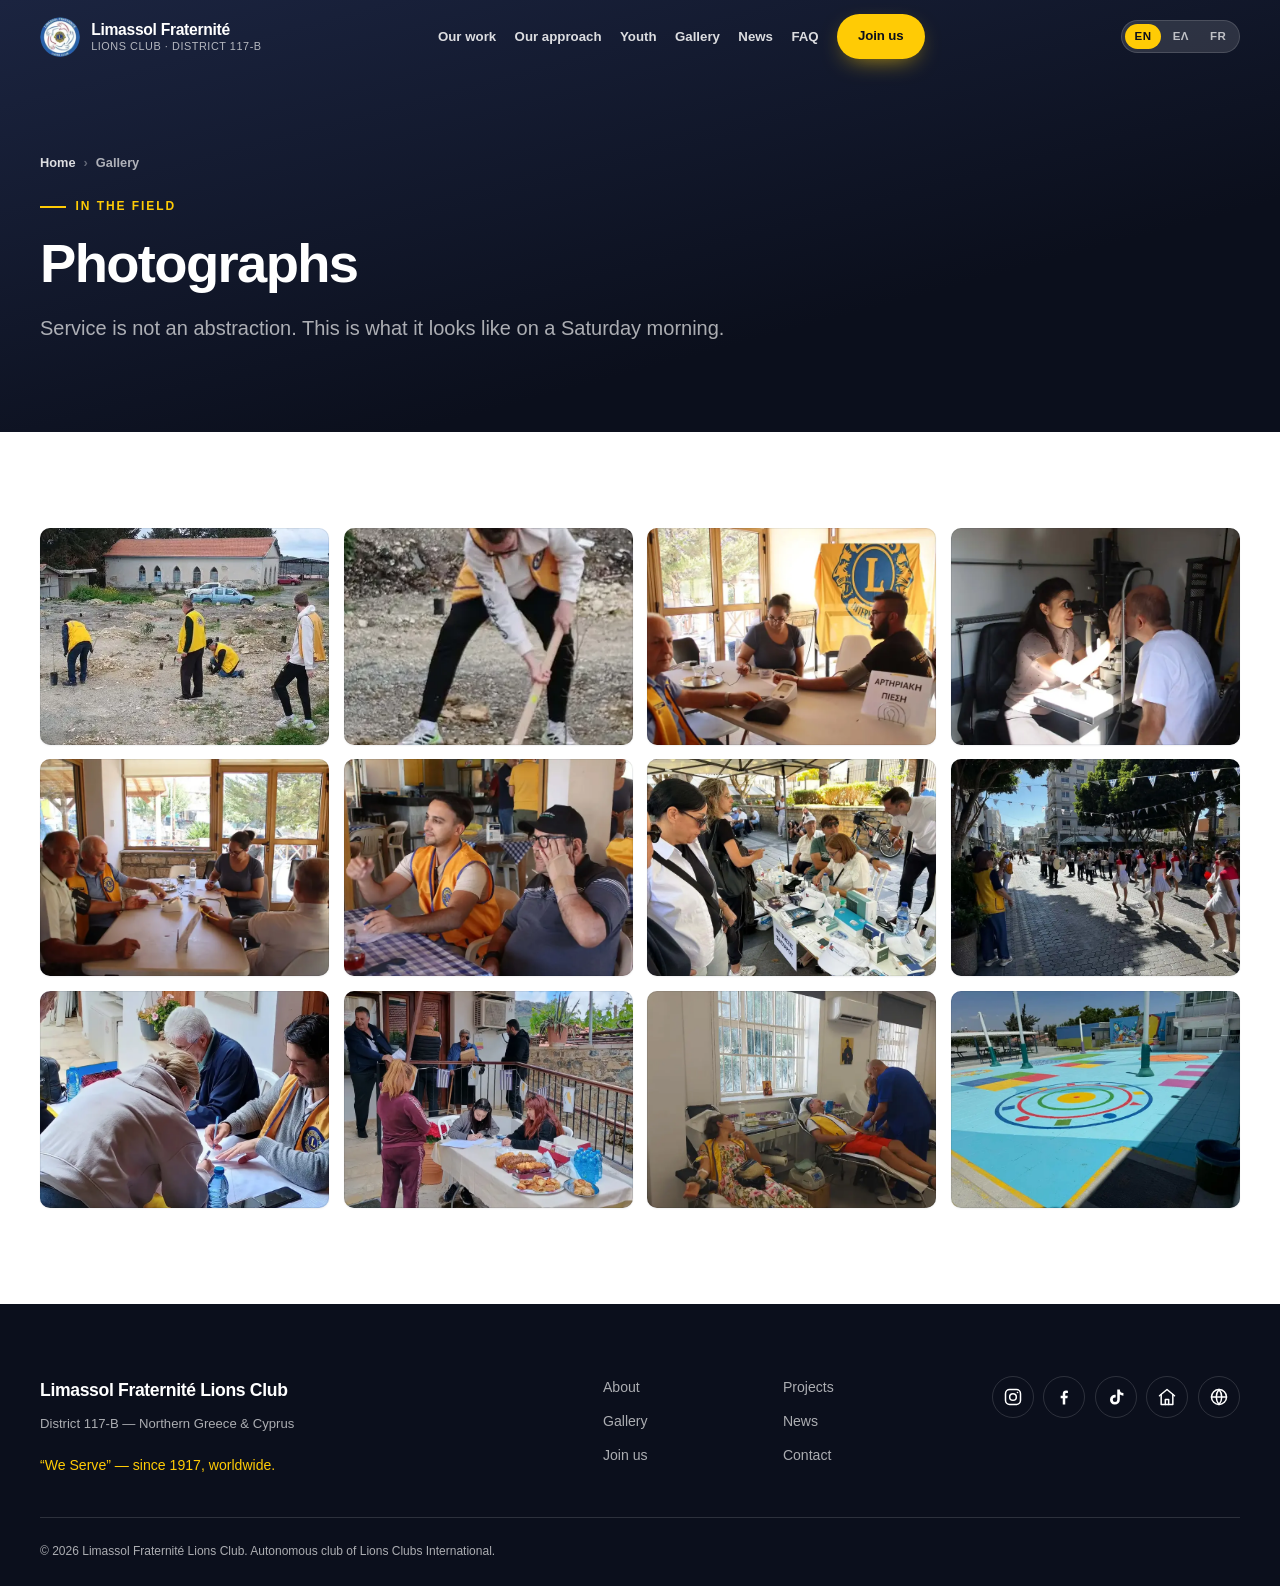
==== commit bc96792f: "Show the most recent projects and photos first" ====
--- a/gallery/index.html
+++ b/gallery/index.html
@@ -3,7 +3,7 @@
 <head>
 <meta charset="utf-8">
 <meta name="viewport" content="width=device-width, initial-scale=1, viewport-fit=cover">
-<title>Photo gallery — Limassol Fraternité Lions Club</title>
+<title data-i18n="page.gallery">Photo gallery — Limassol Fraternité Lions Club</title>
 <meta name="description" content="Photos of Limassol Fraternité Lions Club members serving the community in Limassol and its villages, Cyprus.">
 <meta name="theme-color" content="#0B0F1C">
 <meta name="robots" content="index, follow, max-image-preview:large">
@@ -95,18 +95,18 @@
 <section class="sec">
   <div class="wrap">
     <div class="gallery" id="gallery-grid">
-      <figure class="gcell"><img src="../assets/img/gallery/01-blood-2024-10-4-sm.webp" alt="Lions members at the Limassol blood donation drive" loading="lazy" decoding="async"><figcaption>Blood donation drive — October 2024</figcaption></figure>
-      <figure class="gcell"><img src="../assets/img/gallery/02-foini-2025-05-2-sm.webp" alt="Community health screening in Foini village" loading="lazy" decoding="async"><figcaption>Health screening, Foini — May 2025</figcaption></figure>
-      <figure class="gcell"><img src="../assets/img/gallery/02-foini-2025-05-3-sm.webp" alt="Community health screening in Foini village" loading="lazy" decoding="async"><figcaption>Health screening, Foini — May 2025</figcaption></figure>
-      <figure class="gcell"><img src="../assets/img/gallery/03-medicalert-2025-10-1-sm.webp" alt="Supporting the MedicAlert and Diabetic Village events" loading="lazy" decoding="async"><figcaption>MedicAlert &amp; Diabetic Village — October 2025</figcaption></figure>
-      <figure class="gcell"><img src="../assets/img/gallery/03-medicalert-2025-10-3-sm.webp" alt="Supporting the MedicAlert and Diabetic Village events" loading="lazy" decoding="async"><figcaption>MedicAlert &amp; Diabetic Village — October 2025</figcaption></figure>
+      <figure class="gcell"><img src="../assets/img/gallery/05-tree-2026-02-2-sm.webp" alt="Lions members planting trees in Mallia" loading="lazy" decoding="async"><figcaption>Tree planting, Mallia — February 2026</figcaption></figure>
+      <figure class="gcell"><img src="../assets/img/gallery/05-tree-2026-02-3-sm.webp" alt="Lions members planting trees in Mallia" loading="lazy" decoding="async"><figcaption>Tree planting, Mallia — February 2026</figcaption></figure>
       <figure class="gcell"><img src="../assets/img/gallery/04-limnati-2025-11-1-sm.webp" alt="Eye and diabetes screening day in Limnati" loading="lazy" decoding="async"><figcaption>Eye &amp; diabetes screenings, Limnati — November 2025</figcaption></figure>
       <figure class="gcell"><img src="../assets/img/gallery/04-limnati-2025-11-2-sm.webp" alt="Eye and diabetes screening day in Limnati" loading="lazy" decoding="async"><figcaption>Eye &amp; diabetes screenings, Limnati — November 2025</figcaption></figure>
       <figure class="gcell"><img src="../assets/img/gallery/04-limnati-2025-11-3-sm.webp" alt="Eye and diabetes screening day in Limnati" loading="lazy" decoding="async"><figcaption>Eye &amp; diabetes screenings, Limnati — November 2025</figcaption></figure>
       <figure class="gcell"><img src="../assets/img/gallery/04-limnati-2025-11-5-sm.webp" alt="Eye and diabetes screening day in Limnati" loading="lazy" decoding="async"><figcaption>Eye &amp; diabetes screenings, Limnati — November 2025</figcaption></figure>
-      <figure class="gcell"><img src="../assets/img/gallery/05-tree-2026-02-2-sm.webp" alt="Lions members planting trees in Mallia" loading="lazy" decoding="async"><figcaption>Tree planting, Mallia — February 2026</figcaption></figure>
-      <figure class="gcell"><img src="../assets/img/gallery/05-tree-2026-02-3-sm.webp" alt="Lions members planting trees in Mallia" loading="lazy" decoding="async"><figcaption>Tree planting, Mallia — February 2026</figcaption></figure>
-      <figure class="gcell"><img src="../assets/img/gallery/06-schoolyard-2026-sm.webp" alt="A school playground freshly painted with colourful games" loading="lazy" decoding="async"><figcaption>A schoolyard repainted for play — 2026</figcaption></figure>
+      <figure class="gcell"><img src="../assets/img/gallery/03-medicalert-2025-10-1-sm.webp" alt="Supporting the MedicAlert and Diabetic Village events" loading="lazy" decoding="async"><figcaption>MedicAlert &amp; Diabetic Village — October 2025</figcaption></figure>
+      <figure class="gcell"><img src="../assets/img/gallery/03-medicalert-2025-10-3-sm.webp" alt="Supporting the MedicAlert and Diabetic Village events" loading="lazy" decoding="async"><figcaption>MedicAlert &amp; Diabetic Village — October 2025</figcaption></figure>
+      <figure class="gcell"><img src="../assets/img/gallery/02-foini-2025-05-2-sm.webp" alt="Community health screening in Foini village" loading="lazy" decoding="async"><figcaption>Health screening, Foini — May 2025</figcaption></figure>
+      <figure class="gcell"><img src="../assets/img/gallery/02-foini-2025-05-3-sm.webp" alt="Community health screening in Foini village" loading="lazy" decoding="async"><figcaption>Health screening, Foini — May 2025</figcaption></figure>
+      <figure class="gcell"><img src="../assets/img/gallery/01-blood-2024-10-4-sm.webp" alt="Lions members at the Limassol blood donation drive" loading="lazy" decoding="async"><figcaption>Blood donation drive — October 2024</figcaption></figure>
+      <figure class="gcell"><img src="../assets/img/gallery/06-schoolyard-2026-sm.webp" alt="A school playground painted with colourful games" loading="lazy" decoding="async"><figcaption>A schoolyard painted with playground games</figcaption></figure>
     </div>
   </div>
 </section>
